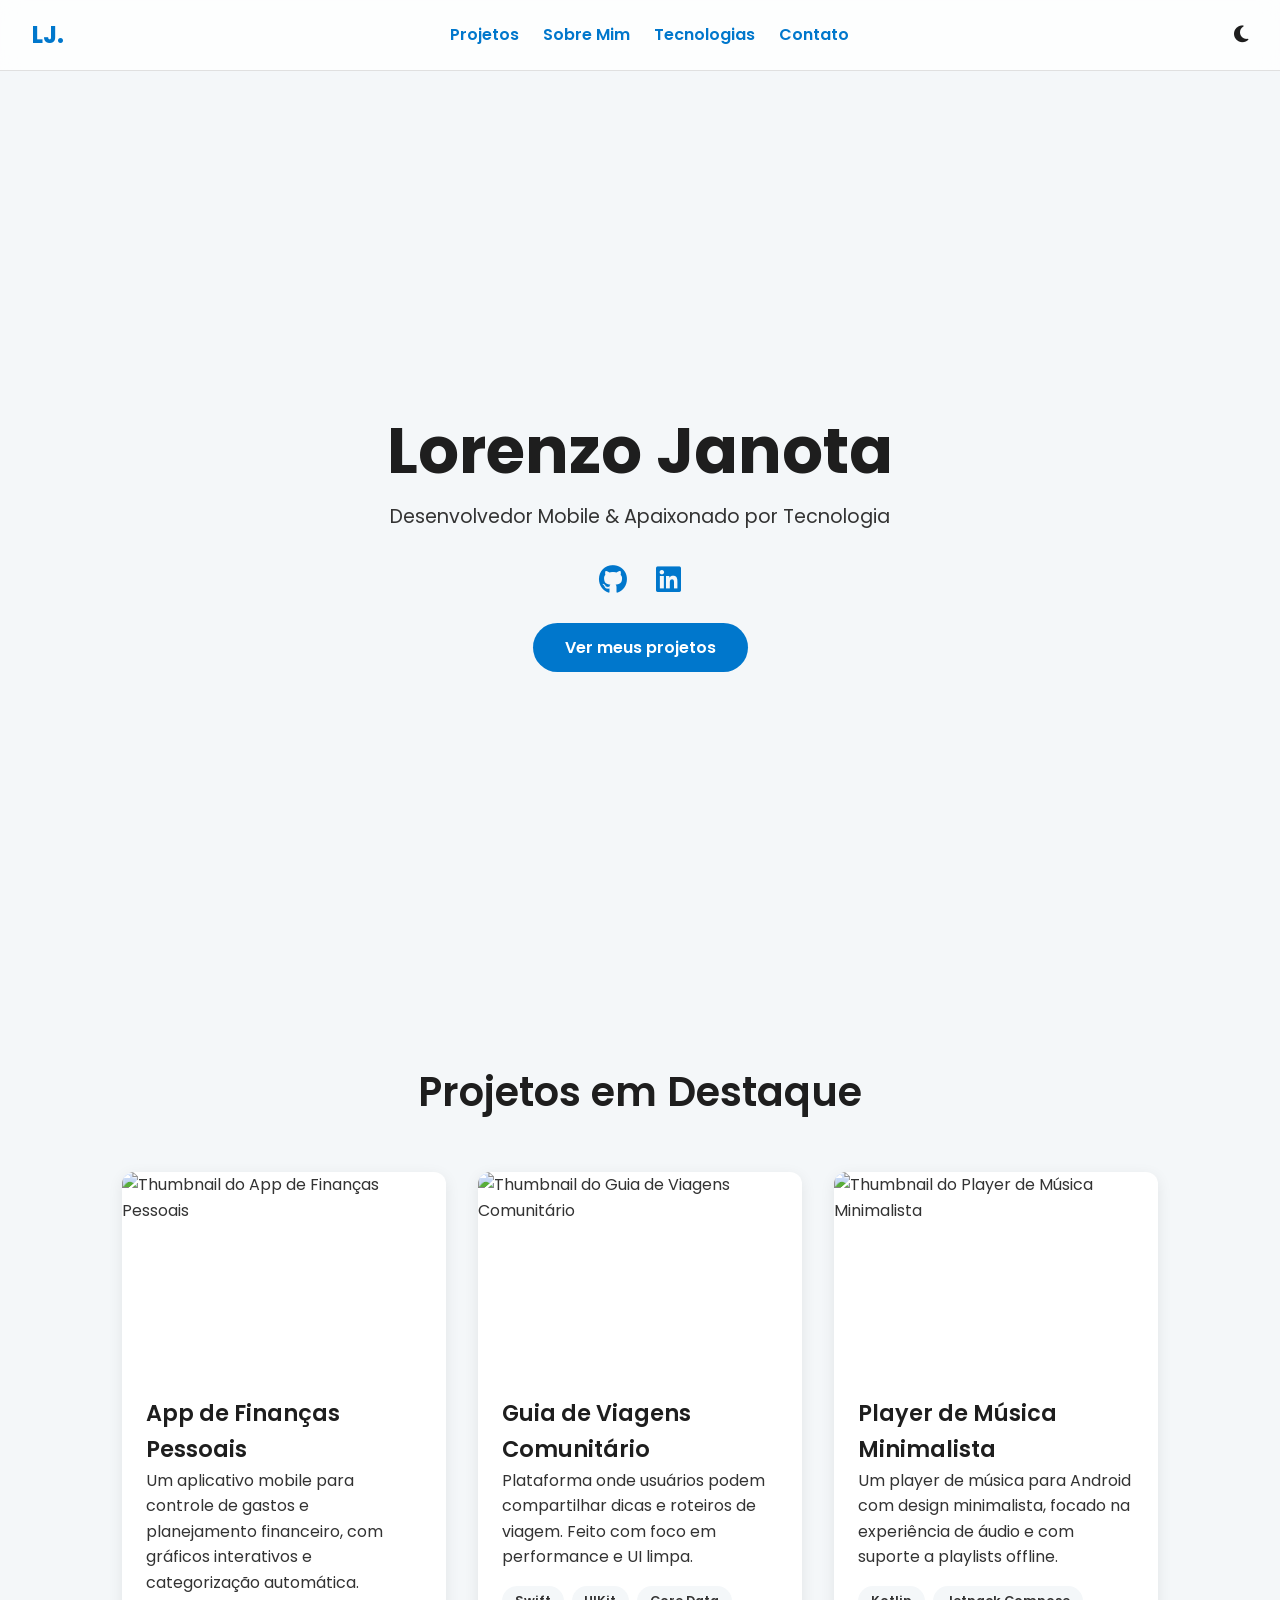
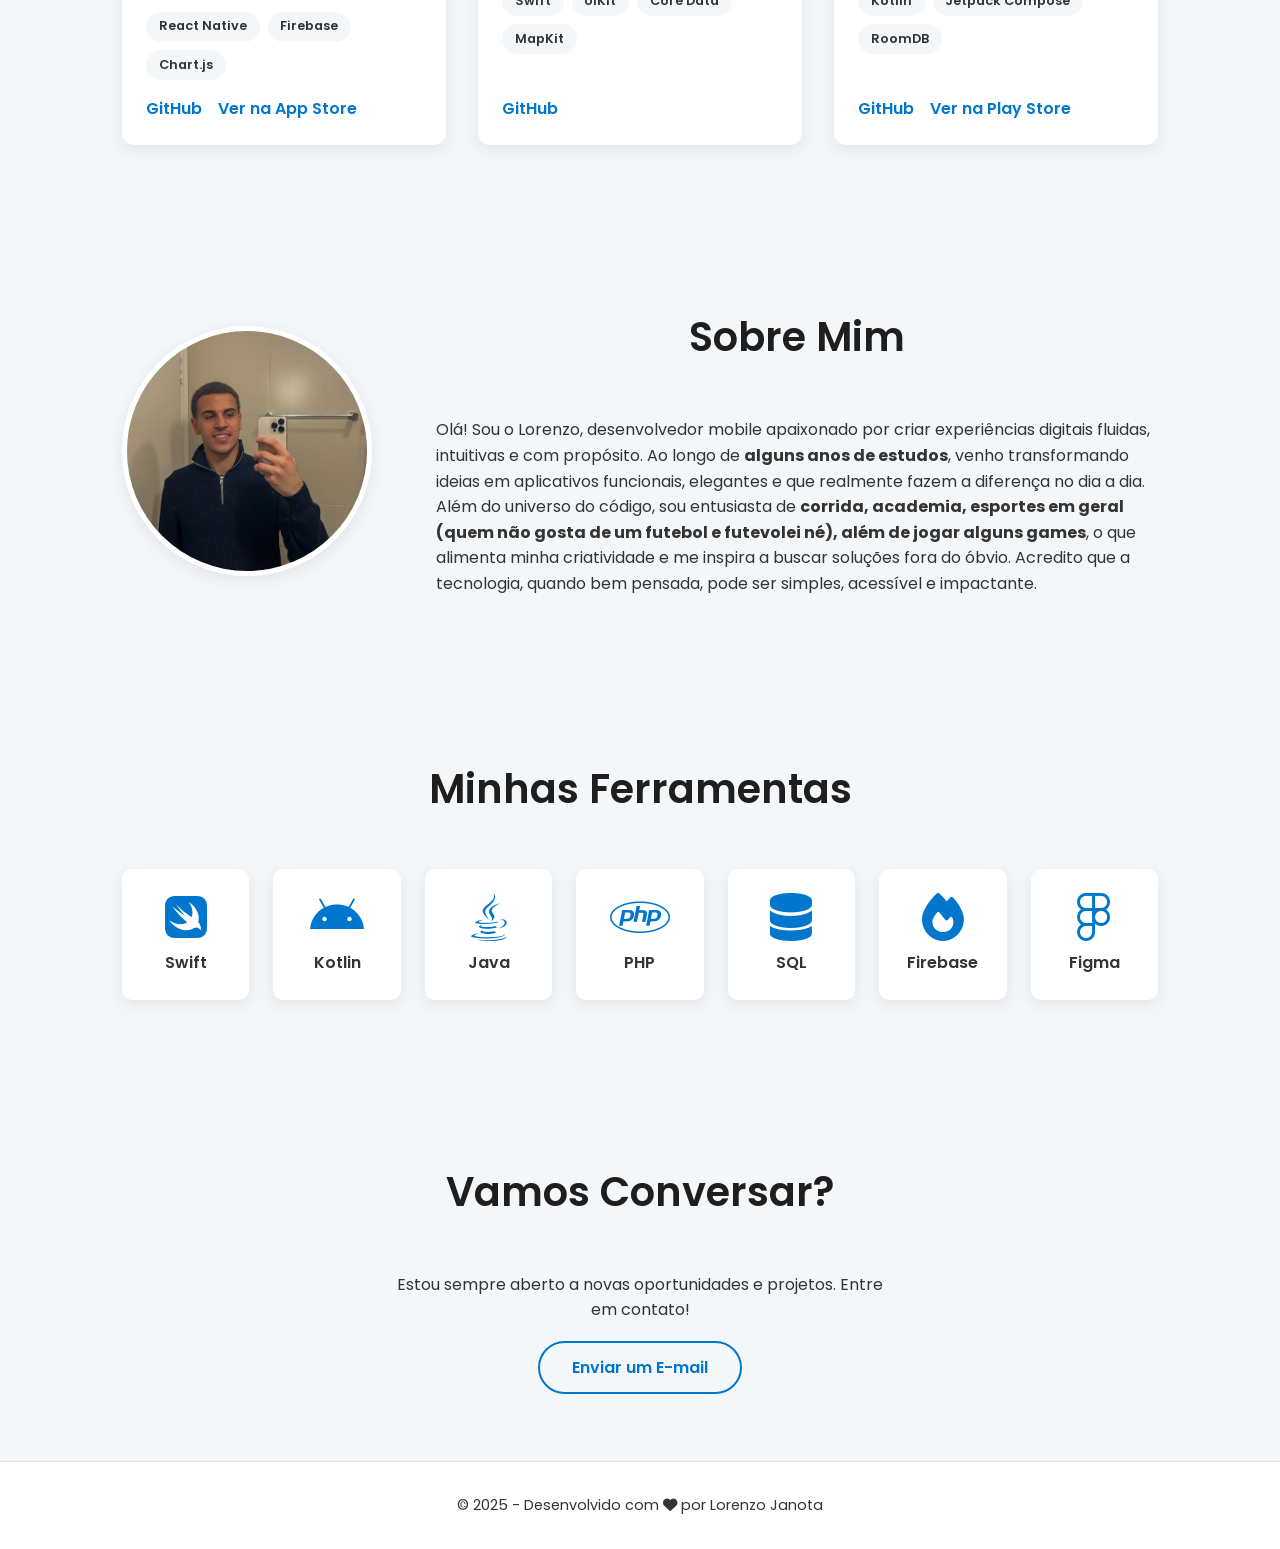
==== portifolio/index.html @ 854c46ea "Projeto iniciado." ====
<!DOCTYPE html>
<html lang="pt-BR" class="light-theme"> <head>
    <meta charset="UTF-8" />
    <meta name="viewport" content="width=device-width, initial-scale=1.0" />
    <meta name="description" content="Portfólio de Lorenzo Janota, Desenvolvedor Mobile especialista em criar apps incríveis." />
    <meta name="author" content="Lorenzo Janota">

    <title>Lorenzo Janota | Desenvolvedor Mobile</title>

    <link rel="stylesheet" href="https://cdnjs.cloudflare.com/ajax/libs/font-awesome/6.5.0/css/all.min.css">
    
    <link rel="stylesheet" href="style/main.css" />

    <script src="https://kit.fontawesome.com/your-kit-code.js" crossorigin="anonymous"></script>
</head>
<body>

    <header class="main-header">
        <a href="#inicio" class="logo">LJ.</a>
        
        <nav class="main-nav">
            <ul>
                <li><a href="#projetos">Projetos</a></li>
                <li><a href="#sobre">Sobre Mim</a></li>
                <li><a href="#tecnologias">Tecnologias</a></li>
                <li><a href="#contato">Contato</a></li>
            </ul>
        </nav>

        <button id="theme-toggle" aria-label="Alternar tema">
            <i class="fas fa-moon"></i> </button>
    </header>

    <main>
        <section id="inicio" class="hero-section">
            <div class="hero-content">
                <h1>Lorenzo Janota</h1>
                <p class="subtitle">Desenvolvedor Mobile & Apaixonado por Tecnologia</p>
                <div class="social-links">
                    <a href="https://github.com/Lo-Janota" target="_blank" aria-label="GitHub"><i class="fab fa-github"></i></a>
                    <a href="https://www.linkedin.com/in/lorenzo-janota-9b1177235/" target="_blank" aria-label="LinkedIn"><i class="fab fa-linkedin"></i></a>
                </div>
                <a href="#projetos" class="btn-primary">Ver meus projetos</a>
            </div>
        </section>

        <section id="projetos">
            <h2>Projetos em Destaque</h2>
            <div id="projects-container">
                <article class="project-card" style="display: none;"> <img src="" alt="Thumbnail do Projeto" class="project-image">
                    <div class="project-info">
                        <h3>Nome do Projeto</h3>
                        <p>Descrição curta e impactante do projeto, falando sobre o objetivo e o resultado.</p>
                        <div class="project-tags">
                            <span>React Native</span>
                            <span>Firebase</span>
                            <span>Node.js</span>
                        </div>
                        <div class="project-links">
                            <a href="#" target="_blank">Ver no GitHub</a>
                            <a href="#" target="_blank">App Store</a>
                        </div>
                    </div>
                </article>
            </div>
        </section>
        
        <section id="sobre">
            <img src="assets/img/foto.png" alt="Foto de Lorenzo Janota" class="profile-pic">
            <div class="about-text">
                <h2>Sobre Mim</h2>
                <p>Olá! Sou o Lorenzo, desenvolvedor mobile apaixonado por criar experiências digitais fluidas, intuitivas e com
                    propósito. Ao longo de <strong>alguns anos de estudos</strong>, venho transformando ideias em aplicativos
                    funcionais, elegantes e que realmente fazem a diferença no dia a dia.</p>
            
                <p>Além do universo do código, sou entusiasta de <strong>corrida, academia, esportes em geral (quem não gosta de um futebol e futevolei né), além de jogar alguns games</strong>,
                    o que alimenta minha criatividade e me inspira a buscar soluções fora do óbvio. Acredito que a tecnologia,
                    quando bem pensada, pode ser simples, acessível e impactante.</p>
            </div>
        </section>

        <section id="tecnologias">
            <h2>Minhas Ferramentas</h2>
            <div class="tech-grid">
                <div class="tech-item"><i class="fab fa-swift"></i><p>Swift</p></div>
                <div class="tech-item"><i class="fab fa-android"></i><p>Kotlin</p></div>
                <div class="tech-item"><i class="fab fa-java"></i><p>Java</p></div>
                <div class="tech-item"><i class="fab fa-php"></i><p>PHP</p></div>
                <div class="tech-item"><i class="fas fa-database"></i><p>SQL</p></div>
                <div class="tech-item"><i class="fas fa-fire"></i><p>Firebase</p></div>
                <div class="tech-item"><i class="fab fa-figma"></i><p>Figma</p></div>
            </div>
        </section>
        
        <section id="contato">
            <h2>Vamos Conversar?</h2>
            <p>Estou sempre aberto a novas oportunidades e projetos. Entre em contato!</p>
            <a href="mailto:lorenzo.janota@icloud.com" class="btn-secondary">Enviar um E-mail</a>
        </section>

    </main>

    <footer>
        <p>&copy; 2025 - Desenvolvido com <i class="fas fa-heart"></i> por Lorenzo Janota</p>
    </footer>

    <script src="js/script.js"></script>
</body>
</html>
---- portifolio/style/main.css ----
/* --- FONTES E VARIÁVEIS GLOBAIS (RAIZ) --- */
@import url('https://fonts.googleapis.com/css2?family=Poppins:wght@300;400;600;700&display=swap');

:root {
  /* Esquema de Cores (Tema Claro - Padrão) */
  --primary-color: #0077cc;
  --primary-color-hover: #005fa3;
  --bg-color: #f4f7f9;
  --surface-color: #ffffff;
  --text-color: #333333;
  --heading-color: #1e1e1e;
  --border-color: #e0e0e0;
  
  /* Sombras */
  --shadow: 0 4px 15px rgba(0, 0, 0, 0.08);
  --shadow-hover: 0 6px 20px rgba(0, 0, 0, 0.12);
}

/* --- TEMA ESCURO --- */
/* (Você pode ativar isso com a classe 'dark-theme' no <html> via JS) */
.dark-theme {
  --primary-color: #0099ff;
  --primary-color-hover: #33adff;
  --bg-color: #121212;
  --surface-color: #1e1e1e;
  --text-color: #e0e0e0;
  --heading-color: #ffffff;
  --border-color: #333333;
}

/* --- ESTILOS GERAIS E RESETS --- */
* {
  box-sizing: border-box;
  margin: 0;
  padding: 0;
}

html {
  scroll-behavior: smooth;
}

body {
  font-family: 'Poppins', sans-serif;
  background-color: var(--bg-color);
  color: var(--text-color);
  line-height: 1.6;
  transition: background-color 0.3s, color 0.3s;
}

main {
  padding-top: 80px; /* Espaço para o header fixo */
}

section {
  padding: 5rem 2rem;
  max-width: 1100px;
  margin: 0 auto;
}

h1, h2, h3 {
  color: var(--heading-color);
  font-weight: 600;
}

h2 {
  text-align: center;
  margin-bottom: 3rem;
  font-size: 2.5rem;
}

a {
  color: var(--primary-color);
  text-decoration: none;
  transition: color 0.3s;
}

a:hover {
  color: var(--primary-color-hover);
}

/* --- CABEÇALHO E NAVEGAÇÃO --- */
.main-header {
  position: fixed;
  top: 0;
  left: 0;
  width: 100%;
  z-index: 1000;
  display: flex;
  justify-content: space-between;
  align-items: center;
  padding: 1rem 2rem;
  background: rgba(255, 255, 255, 0.8); /* Fundo semi-transparente */
  backdrop-filter: blur(10px); /* Efeito de vidro fosco */
  border-bottom: 1px solid var(--border-color);
  transition: background-color 0.3s, border-color 0.3s;
}

.dark-theme .main-header {
    background: rgba(30, 30, 30, 0.8);
}

.logo {
  font-size: 1.5rem;
  font-weight: 700;
}

.main-nav ul {
  list-style: none;
  display: flex;
  gap: 1.5rem;
}

.main-nav a {
  font-weight: 600;
  font-size: 1rem;
}

#theme-toggle {
    background: none;
    border: none;
    color: var(--heading-color);
    font-size: 1.2rem;
    cursor: pointer;
}

/* --- SEÇÃO DE APRESENTAÇÃO (HERO) --- */
.hero-section {
  min-height: 100vh;
  display: flex;
  align-items: center;
  justify-content: center;
  text-align: center;
}

.hero-content h1 {
  font-size: 4rem;
  font-weight: 700;
}

.hero-content .subtitle {
  font-size: 1.2rem;
  margin-bottom: 1.5rem;
}

.social-links {
  margin-bottom: 2rem;
}

.social-links a {
  font-size: 1.8rem;
  margin: 0 0.8rem;
}

.btn-primary {
  background-color: var(--primary-color);
  color: white;
  padding: 0.8rem 2rem;
  border-radius: 50px;
  font-weight: 600;
  transition: background-color 0.3s, transform 0.2s;
}

.btn-primary:hover {
  background-color: var(--primary-color-hover);
  color: white;
  transform: translateY(-3px);
}

/* --- SEÇÃO DE PROJETOS --- */
#projects-container {
  display: grid;
  grid-template-columns: repeat(auto-fit, minmax(320px, 1fr));
  gap: 2rem;
}

.project-card {
  background: var(--surface-color);
  border-radius: 12px;
  box-shadow: var(--shadow);
  overflow: hidden;
  display: flex;
  flex-direction: column;
  transition: transform 0.3s, box-shadow 0.3s;
}

.project-card:hover {
  transform: translateY(-8px);
  box-shadow: var(--shadow-hover);
}

.project-image {
  width: 100%;
  height: 200px;
  object-fit: cover;
}

.project-info {
  padding: 1.5rem;
  flex-grow: 1;
  display: flex;
  flex-direction: column;
}

.project-info h3 {
  margin-top: 0;
  font-size: 1.4rem;
}

.project-tags {
    margin: 1rem 0;
    display: flex;
    flex-wrap: wrap;
    gap: 0.5rem;
}

.project-tags span {
    background-color: var(--bg-color);
    padding: 0.3rem 0.8rem;
    border-radius: 20px;
    font-size: 0.8rem;
    font-weight: 600;
}

.project-links {
    margin-top: auto; /* Empurra os links para o final do card */
}

.project-links a {
    margin-right: 1rem;
    font-weight: 600;
}

/* --- SEÇÃO SOBRE MIM --- */
#sobre {
    display: flex;
    align-items: center;
    gap: 4rem;
}

.profile-pic {
    width: 250px;
    height: 250px;
    border-radius: 50%;
    object-fit: cover;
    border: 5px solid var(--surface-color);
    box-shadow: var(--shadow);
}

.about-text {
    flex: 1;
}

/* --- SEÇÃO DE TECNOLOGIAS --- */
.tech-grid {
    display: grid;
    grid-template-columns: repeat(auto-fit, minmax(100px, 1fr));
    gap: 1.5rem;
    text-align: center;
}

.tech-item {
    background: var(--surface-color);
    padding: 1.5rem;
    border-radius: 10px;
    box-shadow: var(--shadow);
    transition: transform 0.3s;
}

.tech-item:hover {
    transform: translateY(-5px);
}

.tech-item i {
    font-size: 3rem;
    color: var(--primary-color);
}

.tech-item p {
    margin-top: 0.5rem;
    font-weight: 600;
}


/* --- SEÇÃO DE CONTATO E FOOTER --- */
#contato {
    text-align: center;
}

#contato p {
    max-width: 500px;
    margin: 0 auto 2rem auto;
}

.btn-secondary {
    border: 2px solid var(--primary-color);
    color: var(--primary-color);
    padding: 0.8rem 2rem;
    border-radius: 50px;
    font-weight: 600;
    transition: background-color 0.3s, color 0.3s;
}

.btn-secondary:hover {
    background-color: var(--primary-color);
    color: var(--surface-color);
}


footer {
  text-align: center;
  padding: 2rem;
  background-color: var(--surface-color);
  border-top: 1px solid var(--border-color);
  font-size: 0.9rem;
}

/* --- RESPONSIVIDADE --- */
@media (max-width: 768px) {
  h1 { font-size: 2.8rem; }
  h2 { font-size: 2rem; }
  
  .main-header {
    flex-direction: column;
    padding: 0.5rem 1rem;
  }

  .main-nav ul {
    gap: 1rem;
    padding: 0.5rem 0;
  }

  main {
    padding-top: 120px; /* Mais espaço para o header empilhado */
  }

  #sobre {
    flex-direction: column;
    text-align: center;
  }
}
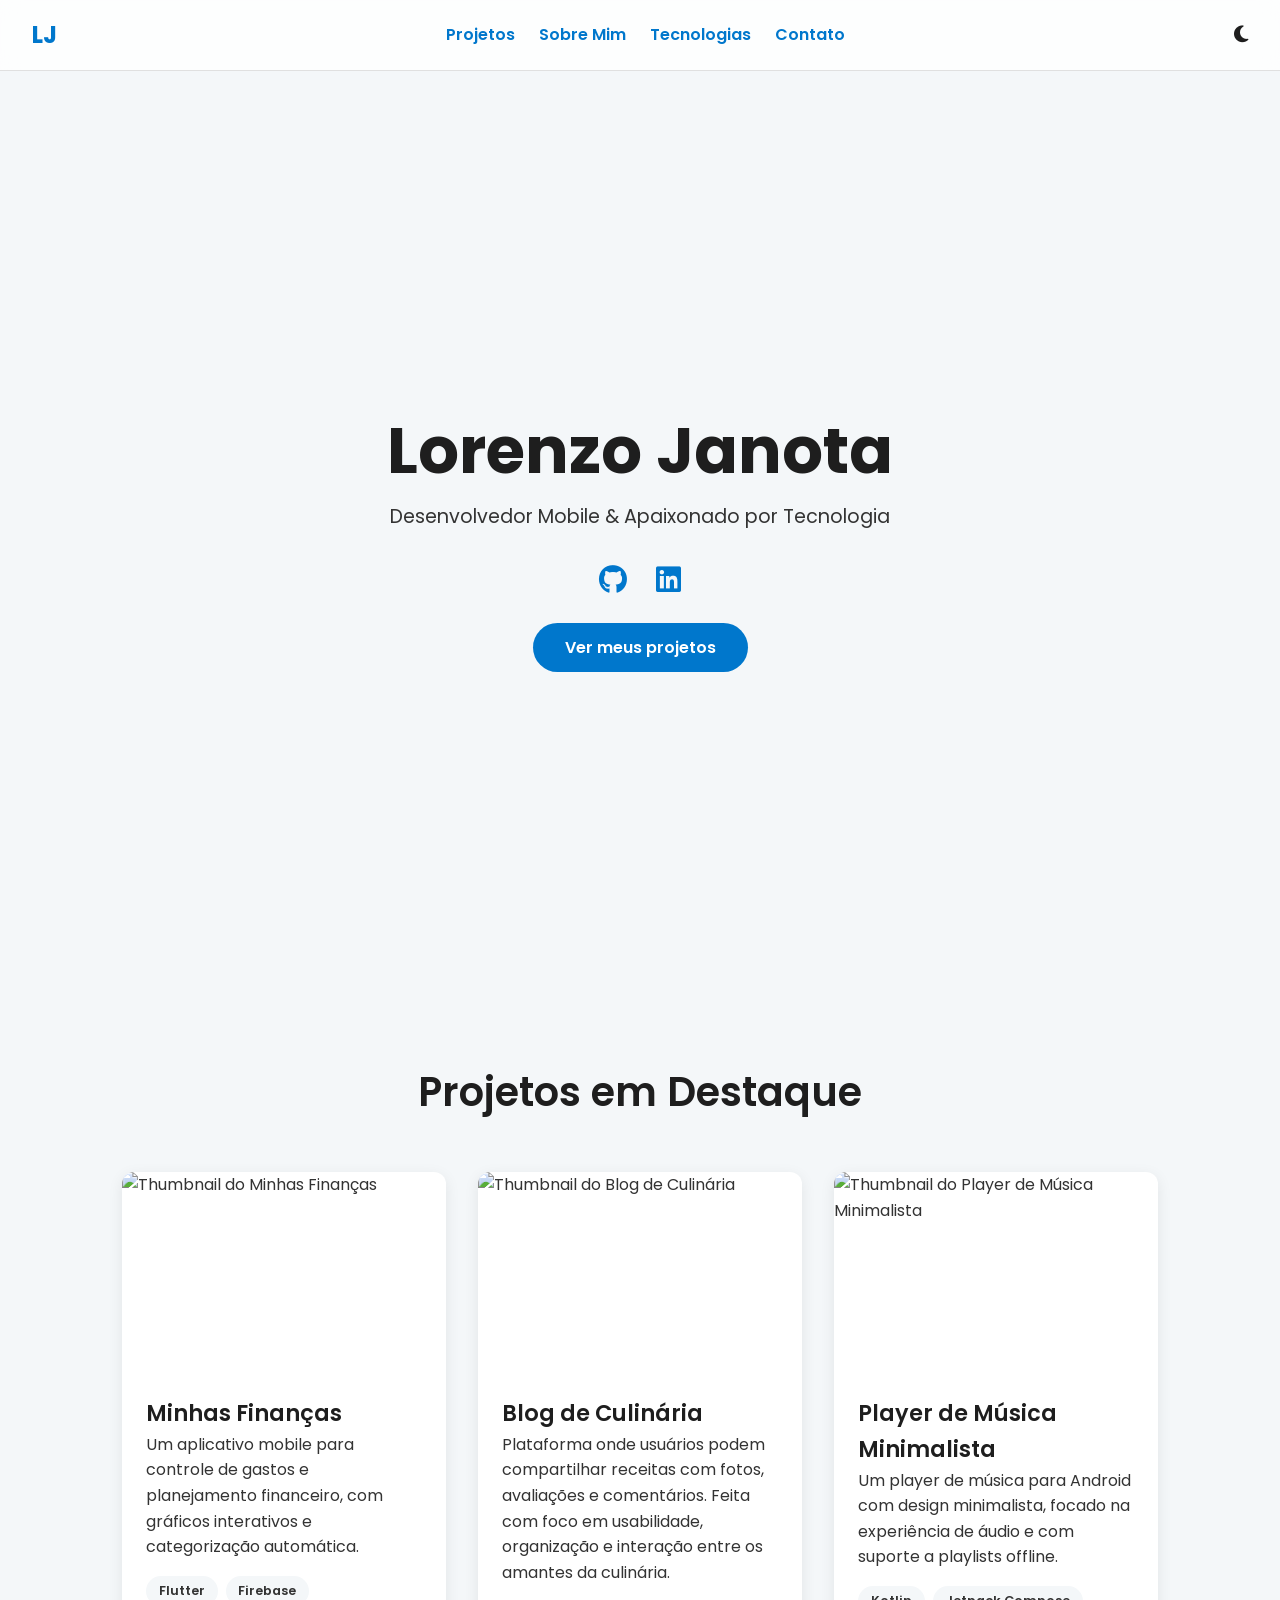
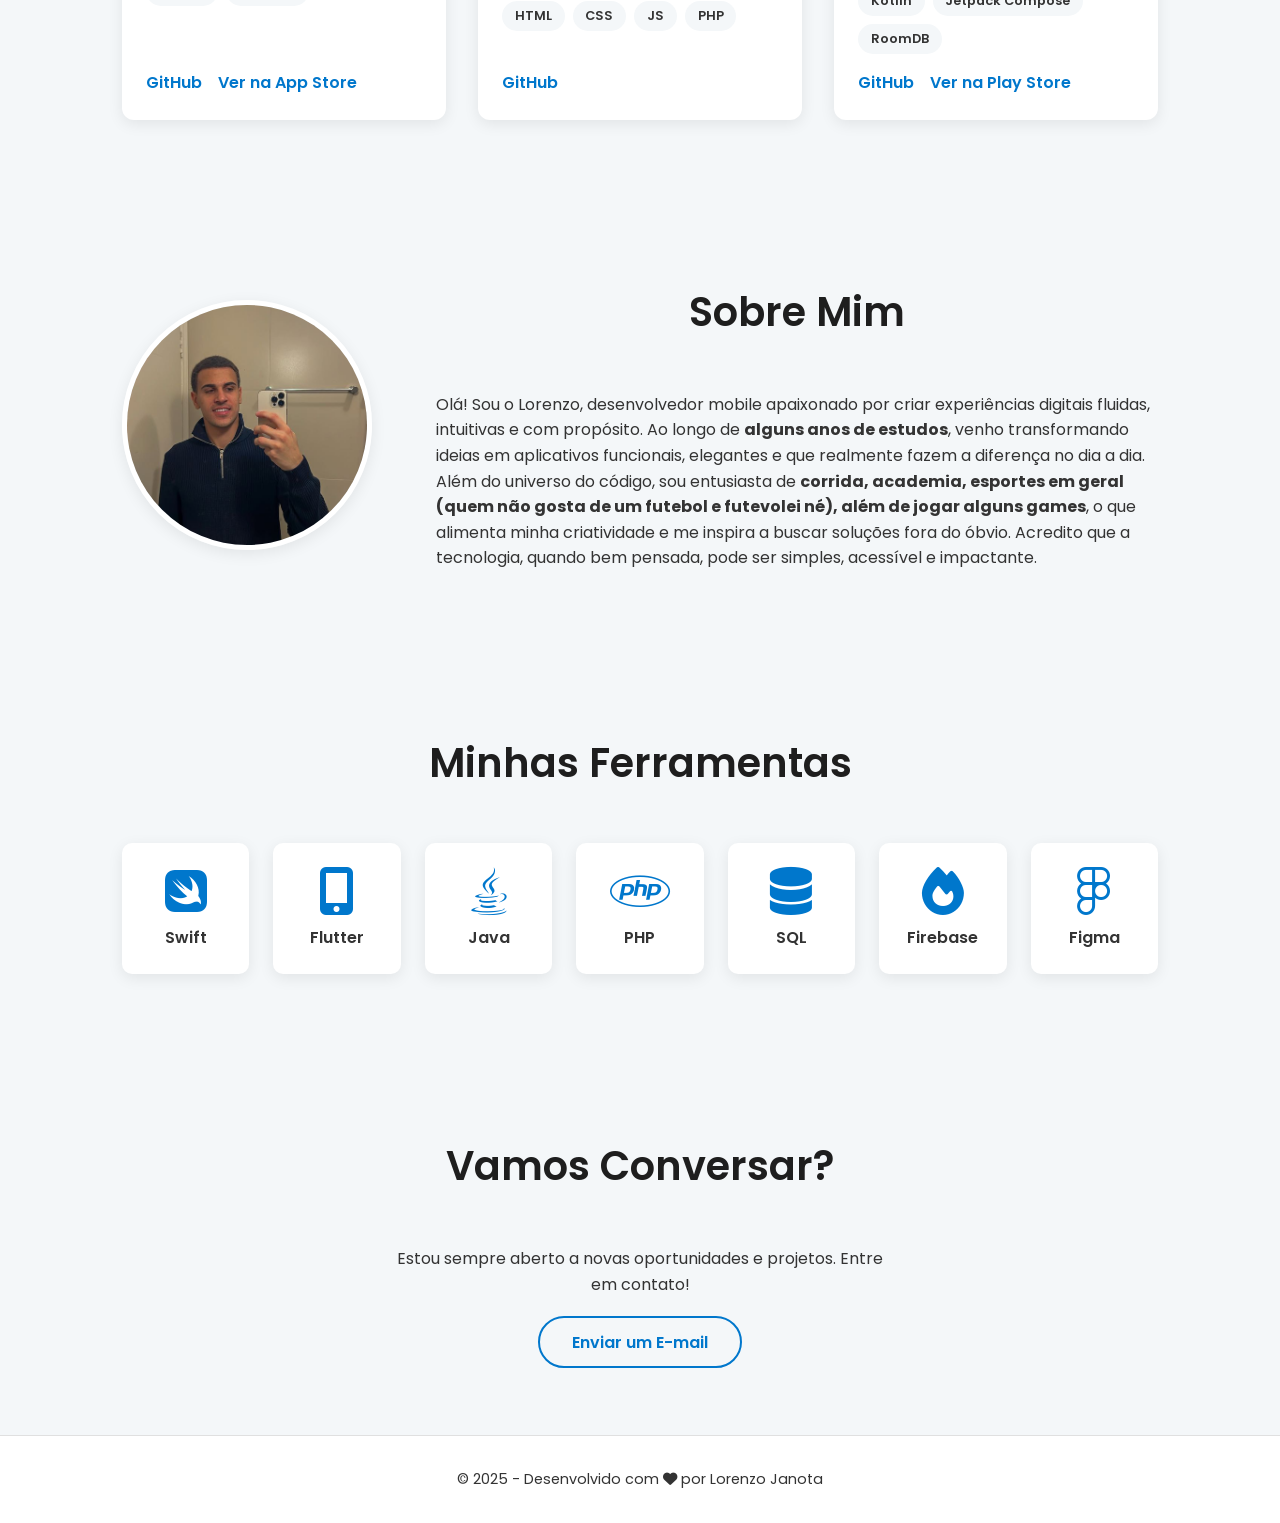
==== commit 63e99840: "Melhorias." ====
--- a/portifolio/index.html
+++ b/portifolio/index.html
@@ -16,7 +16,7 @@
 <body>
 
     <header class="main-header">
-        <a href="#inicio" class="logo">LJ.</a>
+        <a href="#inicio" class="logo">LJ</a>
         
         <nav class="main-nav">
             <ul>
@@ -83,7 +83,7 @@
             <h2>Minhas Ferramentas</h2>
             <div class="tech-grid">
                 <div class="tech-item"><i class="fab fa-swift"></i><p>Swift</p></div>
-                <div class="tech-item"><i class="fab fa-android"></i><p>Kotlin</p></div>
+                <div class="tech-item"><i class="fas fa-mobile-alt"></i><p>Flutter</p></div>
                 <div class="tech-item"><i class="fab fa-java"></i><p>Java</p></div>
                 <div class="tech-item"><i class="fab fa-php"></i><p>PHP</p></div>
                 <div class="tech-item"><i class="fas fa-database"></i><p>SQL</p></div>
